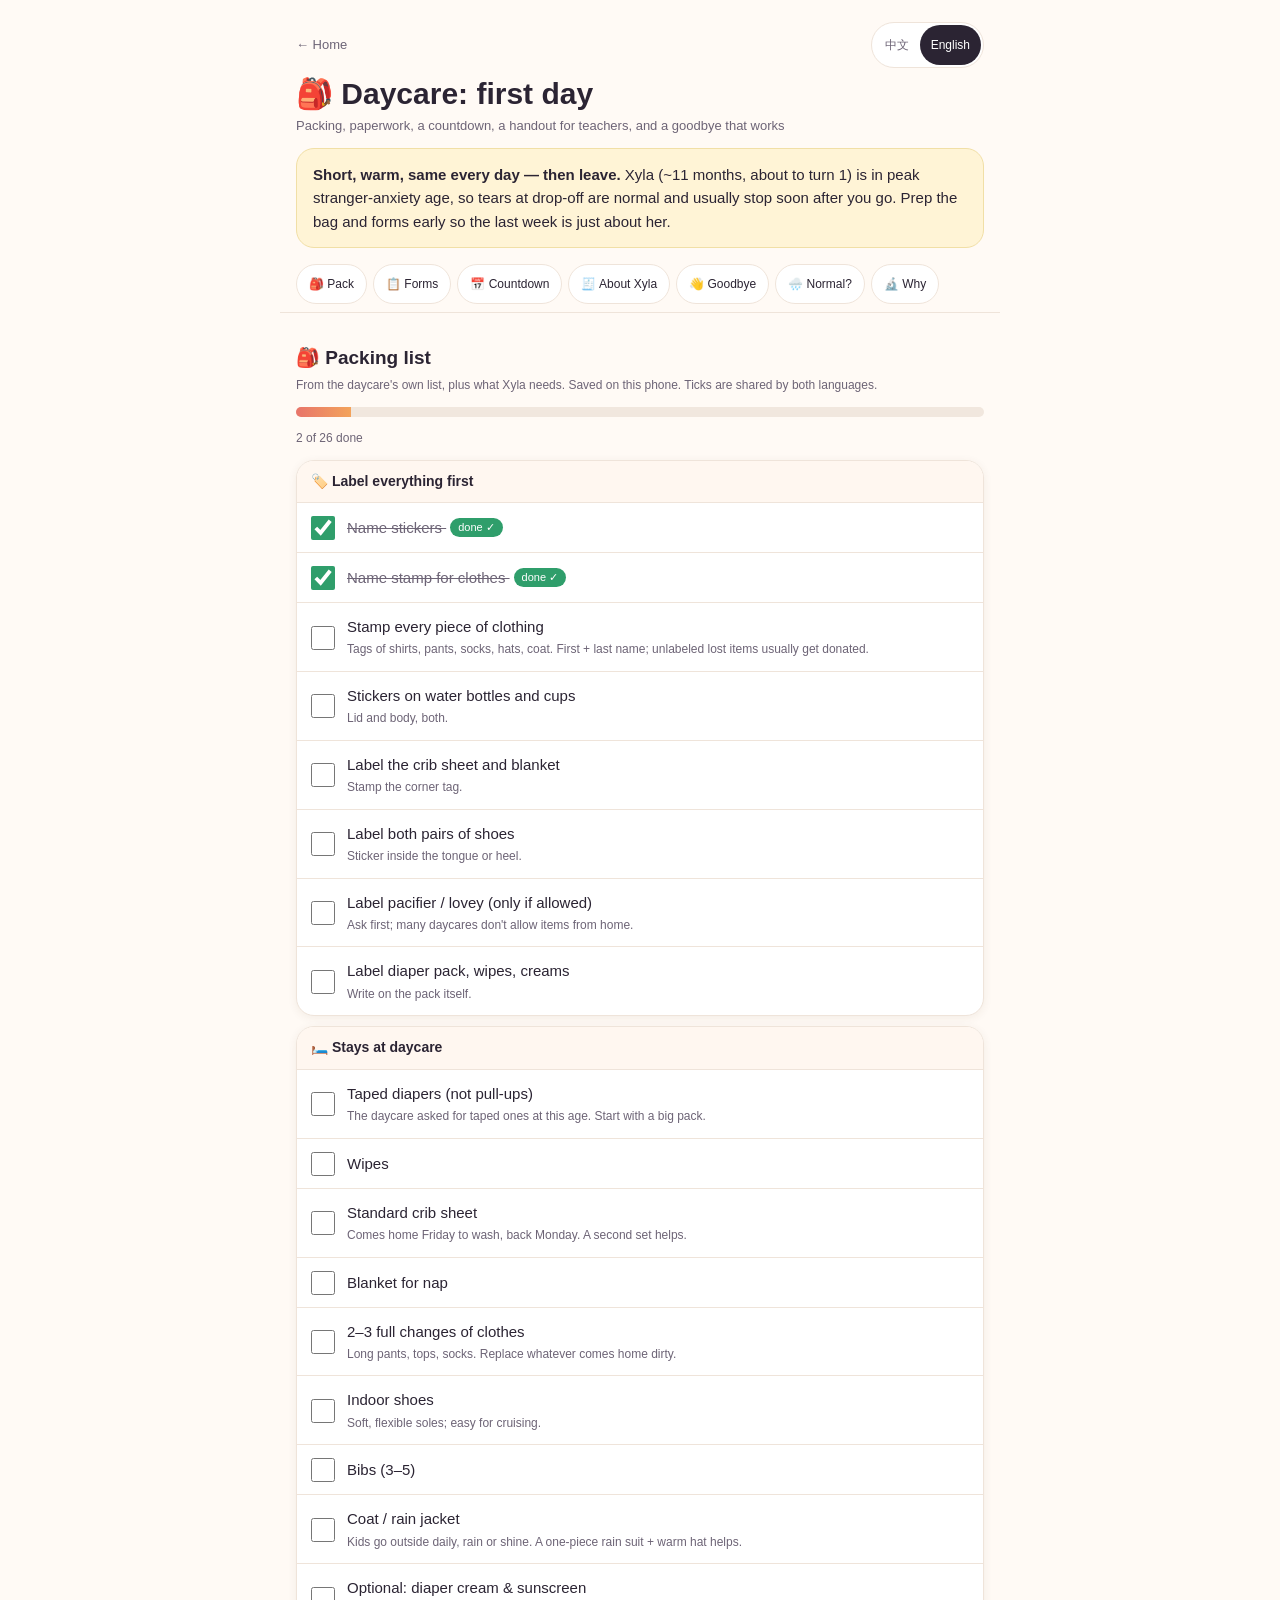
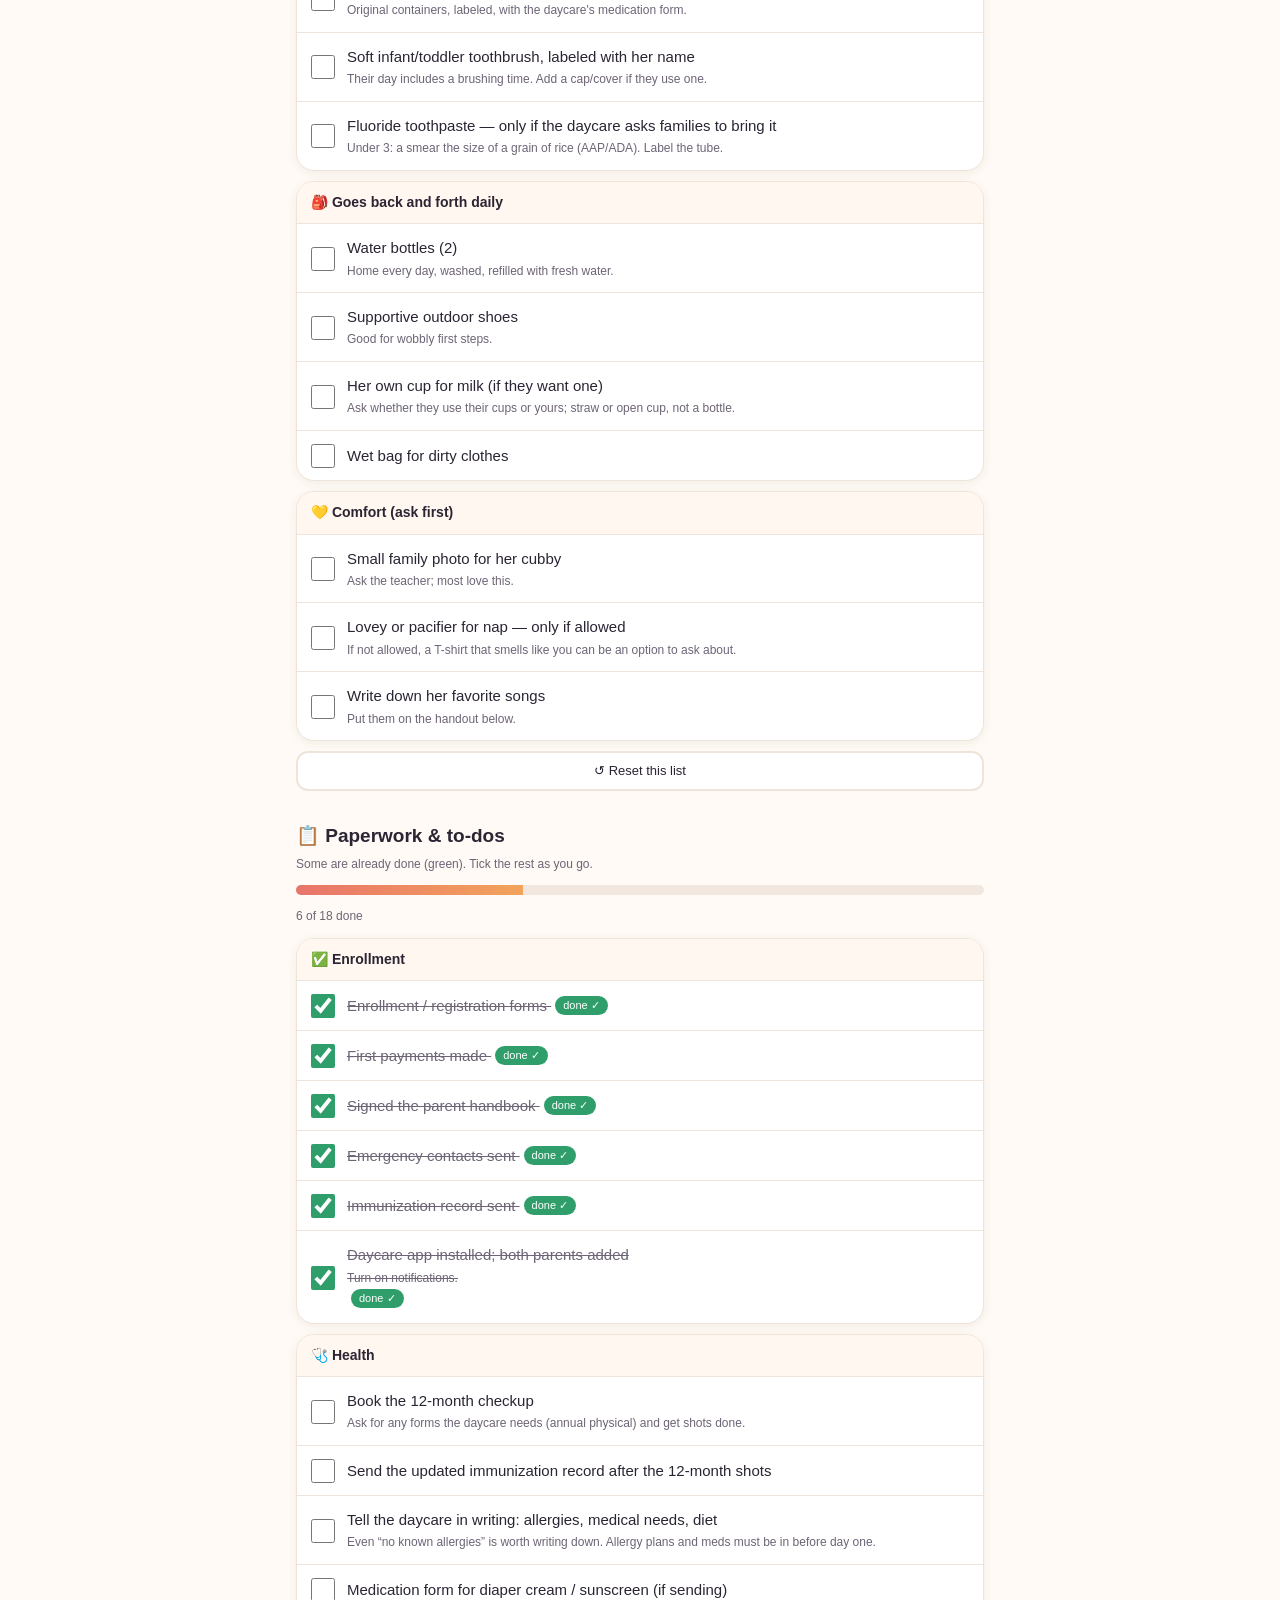
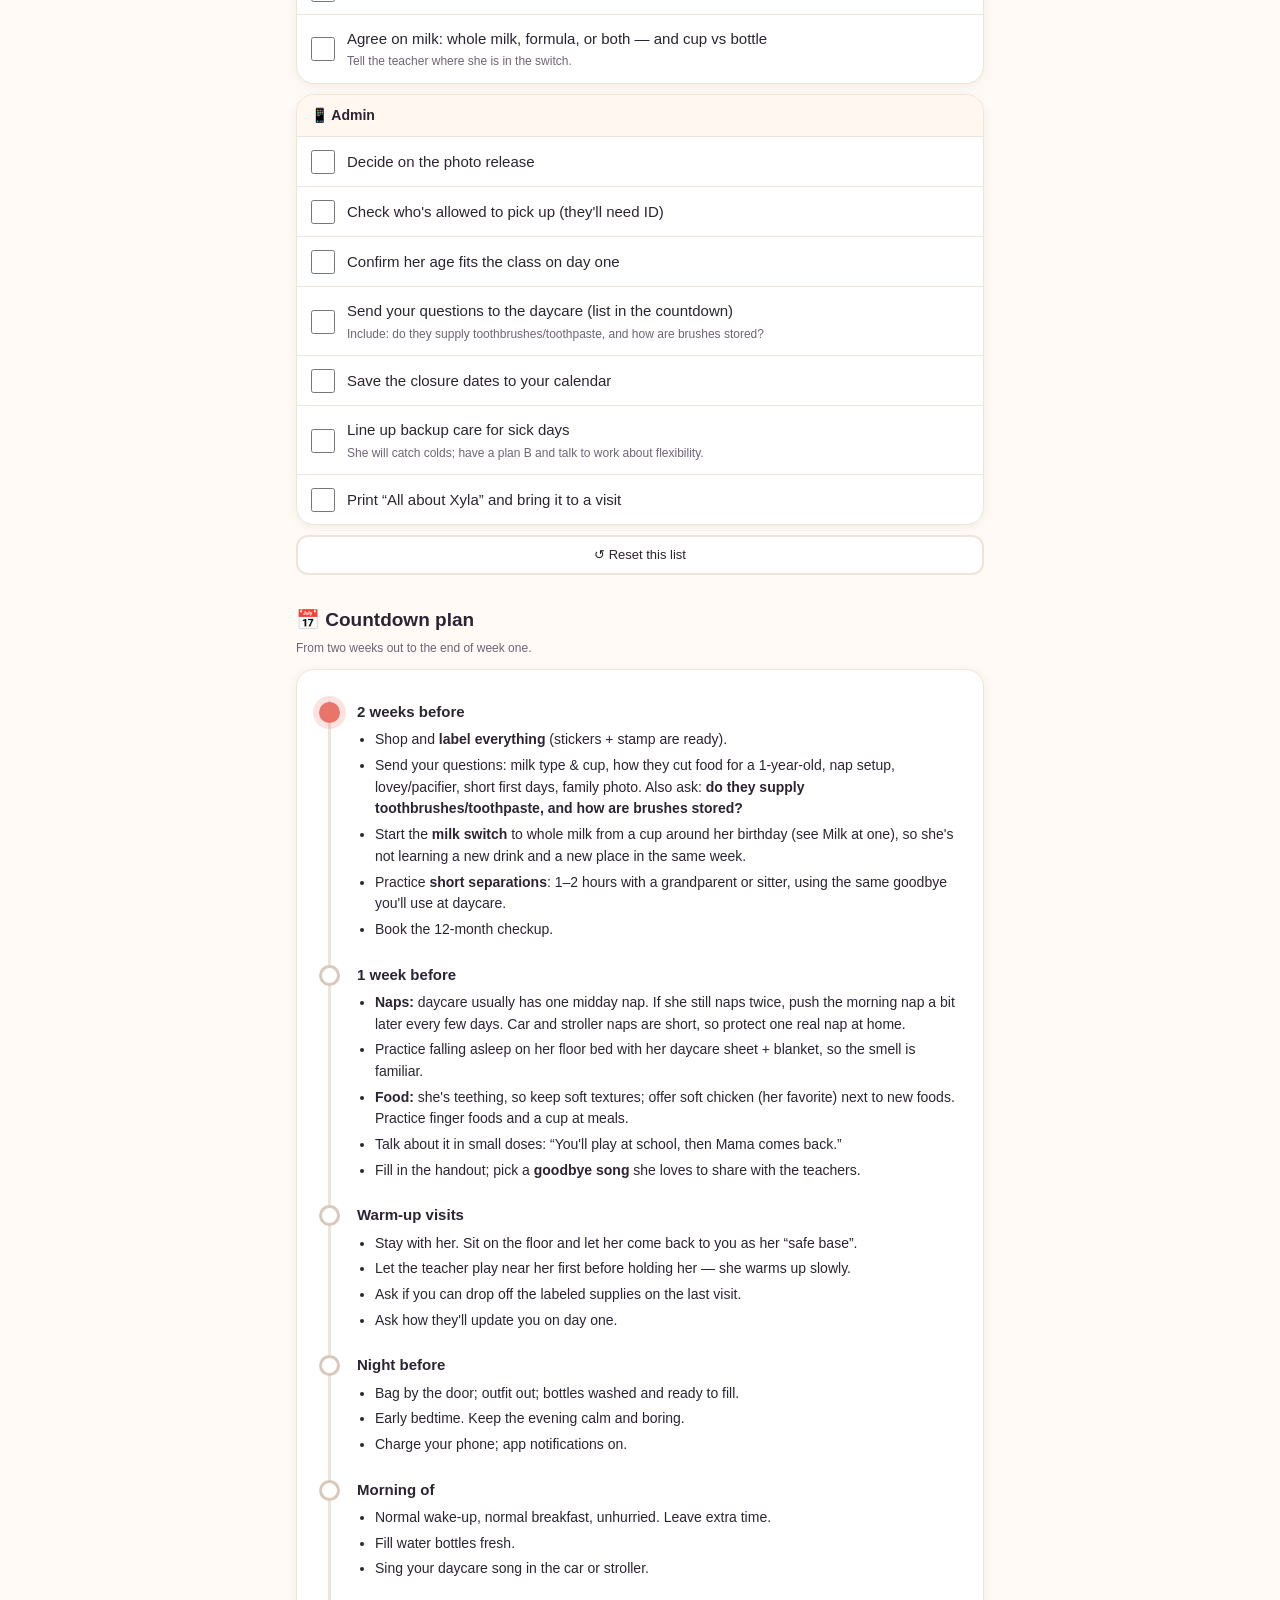
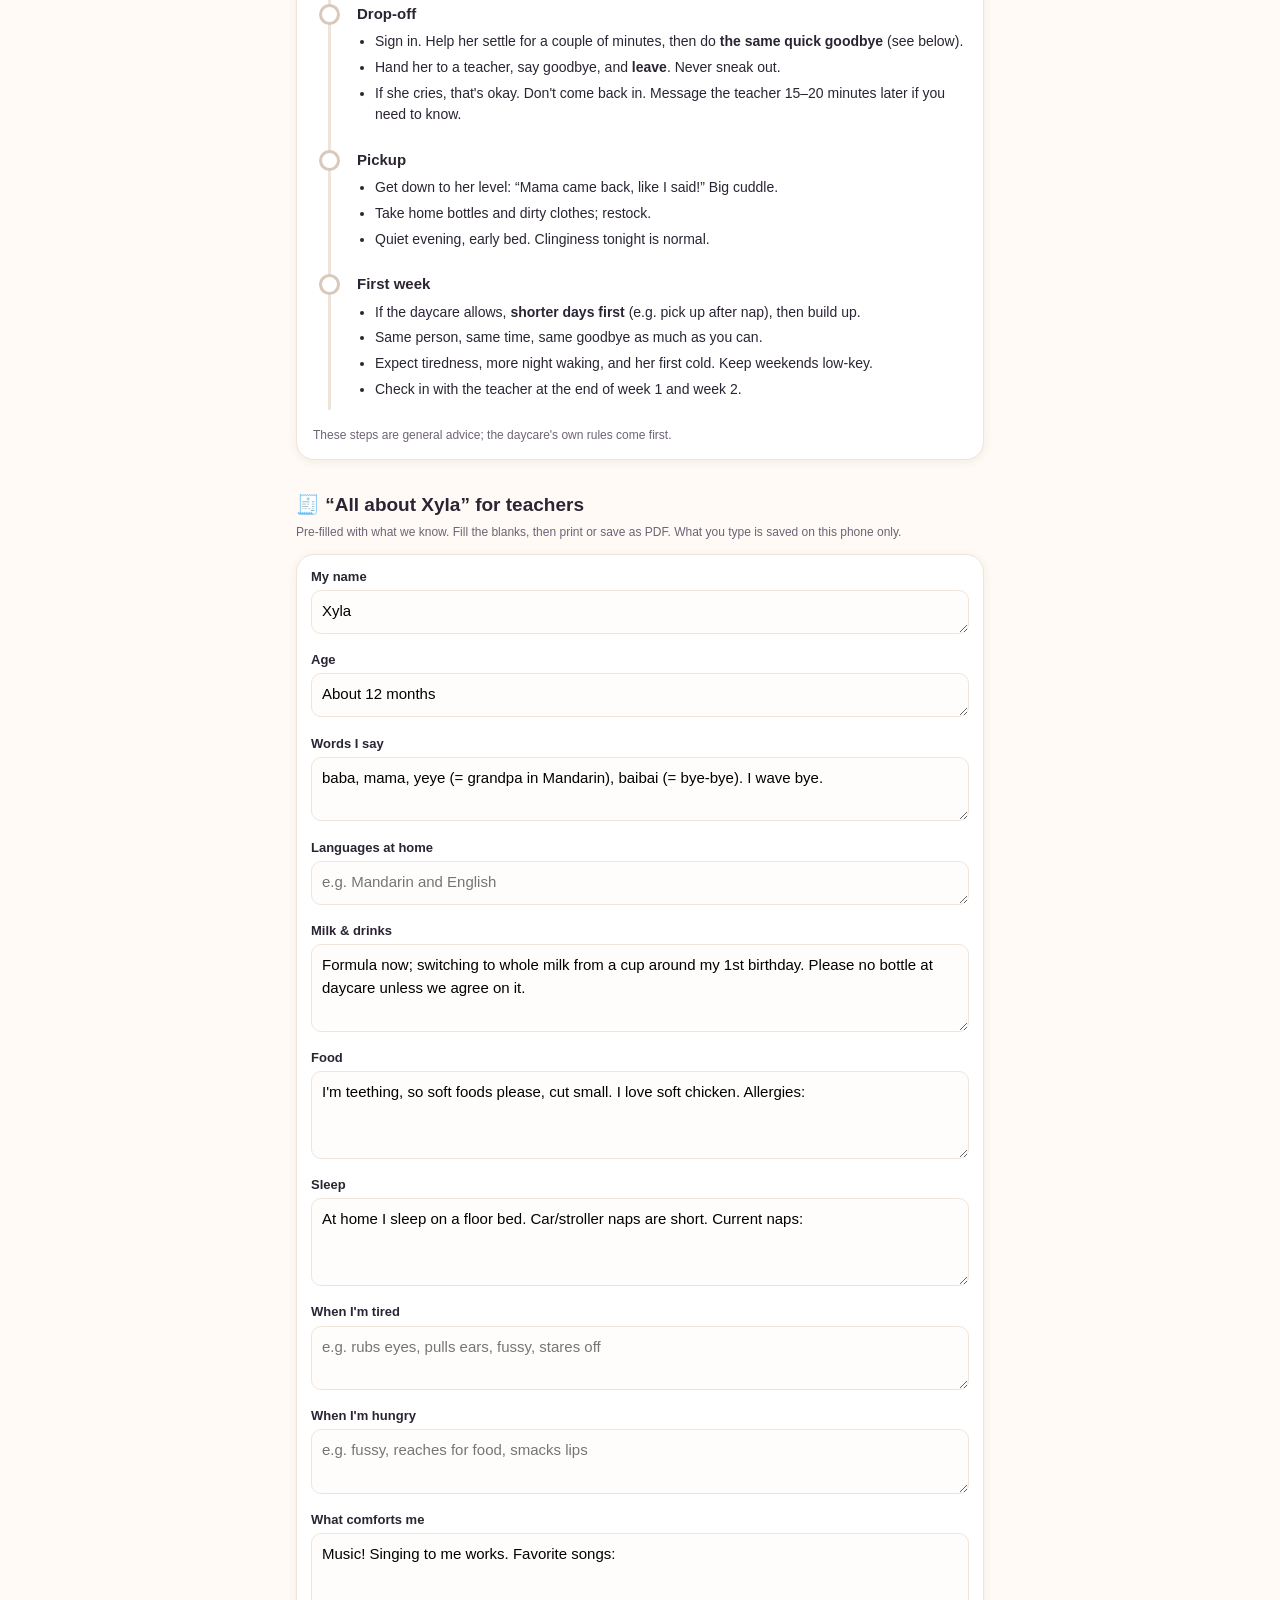
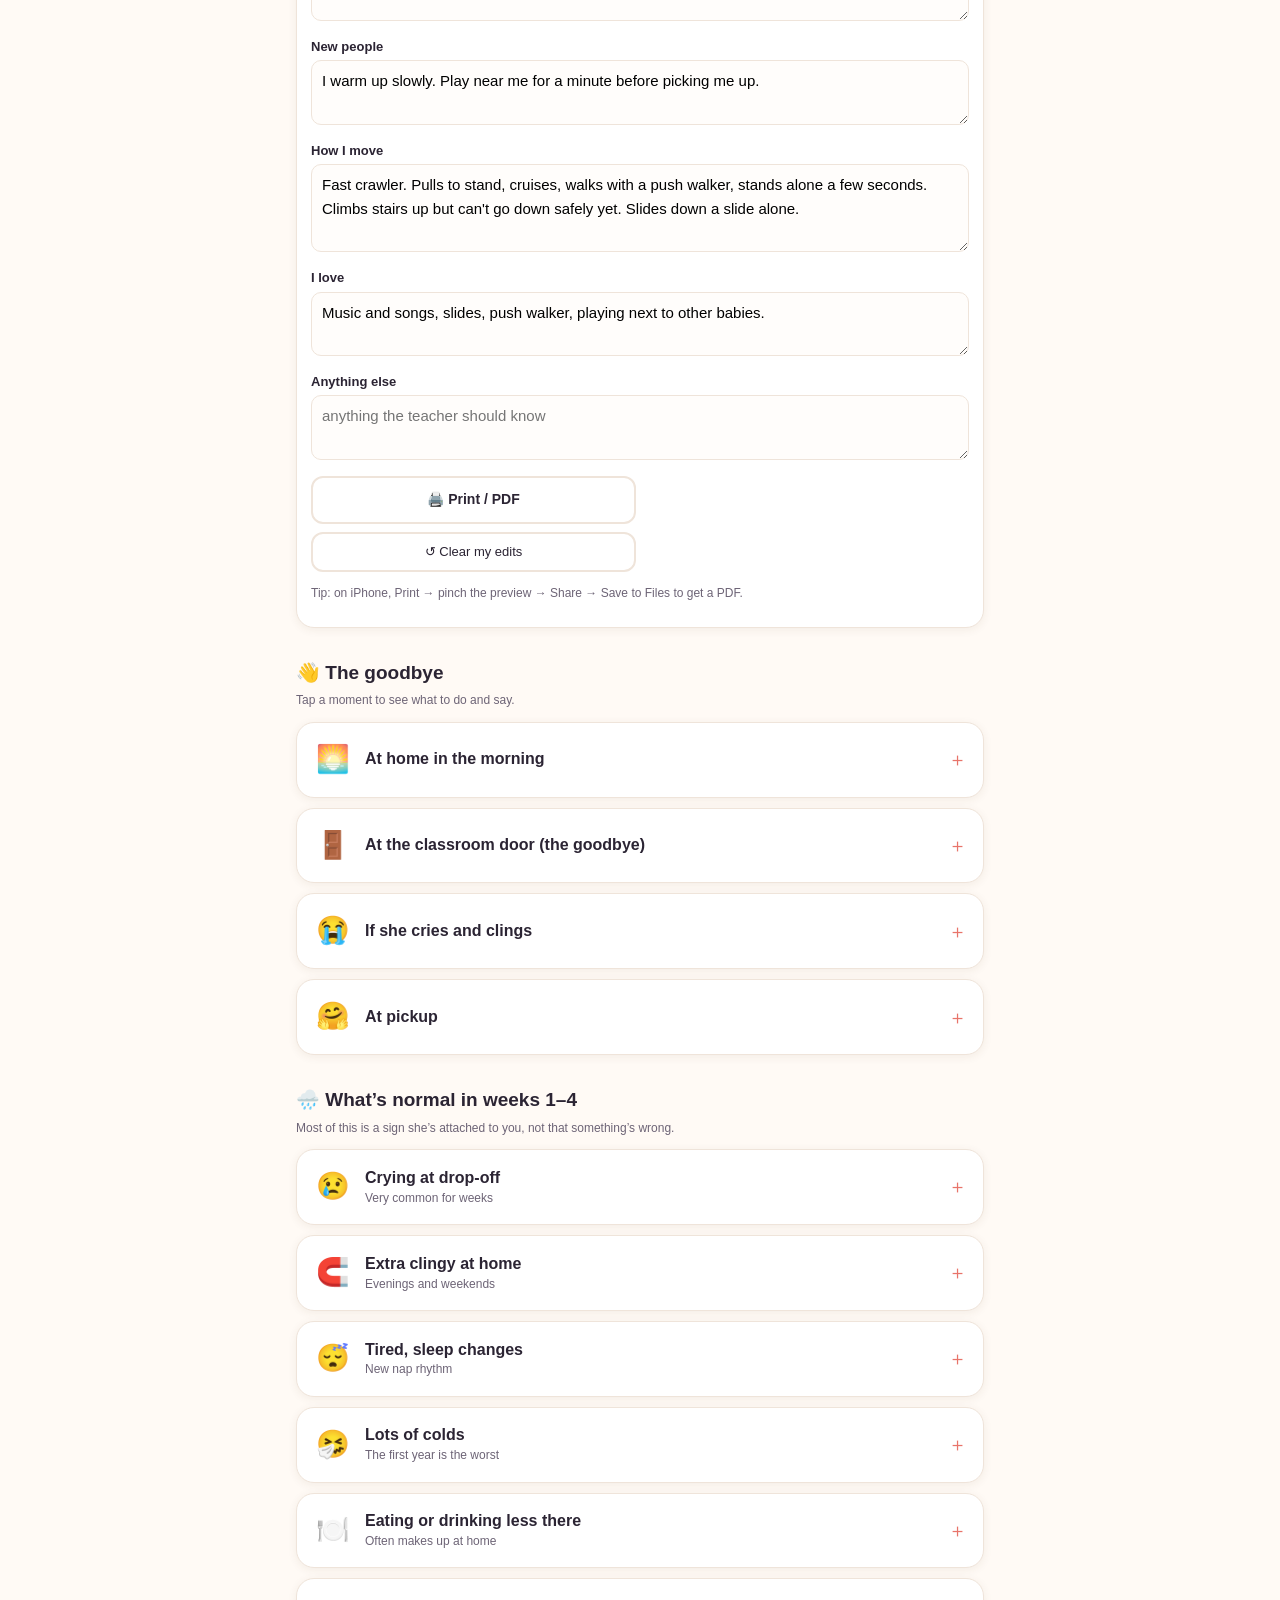
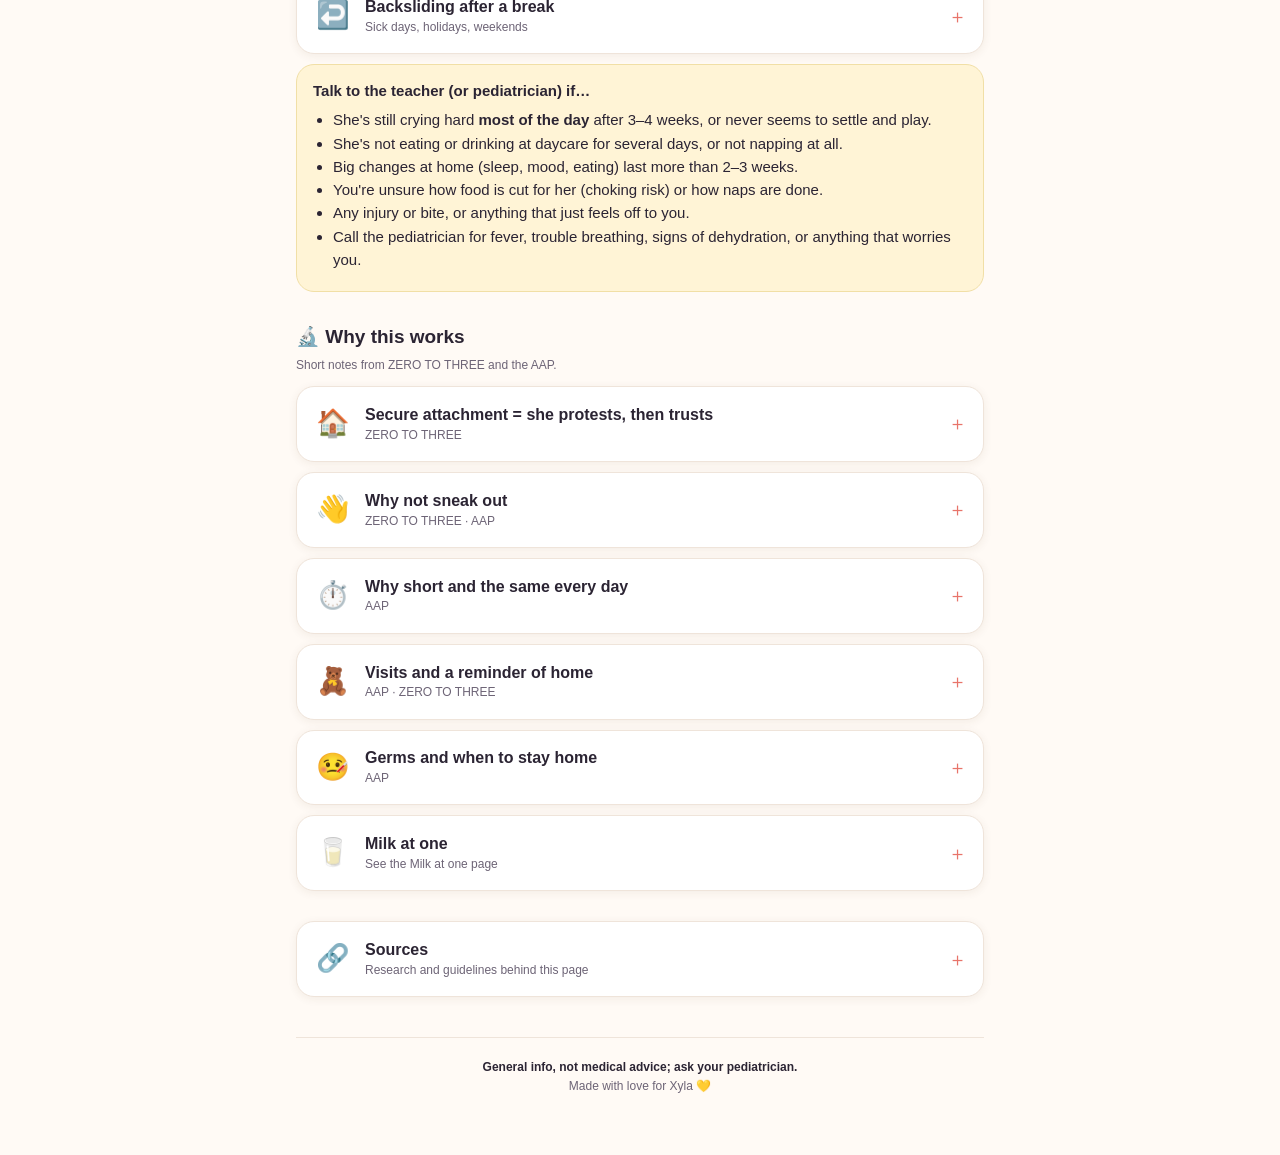
==== daycare-first-day.html @ 672a73fb "Weeks 7–8: parent-sourced plays (XHS/IG): red-goes-with-red color matching, posting box, ball drop, " ====
<!doctype html>
<html lang="en">
<head>
<meta charset="utf-8">
<meta name="viewport" content="width=device-width, initial-scale=1, viewport-fit=cover">
<meta name="robots" content="noindex, nofollow">
<meta name="theme-color" content="#fffaf5">
<title>Xyla Weekly</title>
<link rel="icon" href="data:image/svg+xml,<svg xmlns='http://www.w3.org/2000/svg' viewBox='0 0 100 100'><text y='.9em' font-size='90'>🧸</text></svg>">
<link rel="stylesheet" href="assets/style.css?v=202611040903">
</head>
<body data-topic="daycare-first-day">
<main class="wrap" id="app"><p style="padding:20px">Loading… 加载中…</p></main>
<noscript><p style="padding:20px">Please turn on JavaScript to see this page. 请打开 JavaScript 以查看此页面。</p></noscript>
<script src="assets/app.js?v=202611040903" defer></script>
</body>
</html>
---- assets/style.css ----
:root{
  --bg:#fffaf5;--card:#fff;--ink:#2b2433;--soft:#6d6476;--line:#efe4da;
  --accent:#e8746a;--accent2:#5b8def;--good:#2f9e6b;--bad:#d9534f;--warn:#fff4d6;
  --r:18px;--shadow:0 2px 10px rgba(80,50,30,.07);
  --font:-apple-system,BlinkMacSystemFont,"Segoe UI",Roboto,"Helvetica Neue",Arial,"PingFang SC","Hiragino Sans GB","Noto Sans SC","Noto Sans CJK SC","Microsoft YaHei","Source Han Sans SC",sans-serif;
  --secure:#7c6cf0;--curious:#f0a020;--kind:#e66b9a;--brave:#e5603b;--selfled:#2a9d8f;--healthy:#4caf50;
}
*{box-sizing:border-box}
html{scroll-behavior:smooth;-webkit-text-size-adjust:100%}
body{margin:0;background:var(--bg);color:var(--ink);font-family:var(--font);font-size:15px;line-height:1.55}
a{color:var(--accent2)}
.wrap{max-width:720px;margin:0 auto;padding:0 16px 40px}
header.hero{padding:22px 0 8px}
.hero .back{font-size:13px;text-decoration:none;color:var(--soft)}
.hero h1{font-size:25px;line-height:1.2;margin:8px 0 4px}
.hero .sub{color:var(--soft);font-size:13px;margin:0}
.chips{display:flex;flex-wrap:wrap;gap:6px;margin:12px 0 0;padding:0;list-style:none}
.chips li{background:#fff;border:1px solid var(--line);border-radius:999px;padding:4px 10px;font-size:12px}
nav.jump{position:sticky;top:0;z-index:5;background:rgba(255,250,245,.95);backdrop-filter:blur(6px);margin:0 -16px;padding:8px 16px;display:flex;gap:6px;overflow-x:auto;scrollbar-width:none;border-bottom:1px solid var(--line)}
nav.jump::-webkit-scrollbar{display:none}
nav.jump a{flex:0 0 auto;text-decoration:none;color:var(--ink);background:#fff;border:1px solid var(--line);border-radius:999px;padding:6px 12px;font-size:12px;white-space:nowrap}
section{margin-top:30px;scroll-margin-top:60px}
h2{font-size:19px;margin:0 0 4px}
.hint{color:var(--soft);font-size:12px;margin:0 0 12px}
.card{background:var(--card);border-radius:var(--r);box-shadow:var(--shadow);border:1px solid var(--line);margin:10px 0;overflow:hidden}
details.card>summary{list-style:none;cursor:pointer;padding:16px 16px;display:flex;gap:12px;align-items:center;min-height:56px}
details.card>summary::-webkit-details-marker{display:none}
details.card>summary .ico{font-size:27px;flex:0 0 auto;width:40px;text-align:center}
details.card>summary .t{flex:1;font-weight:650;font-size:16px;line-height:1.3}
details.card>summary .t small{display:block;font-weight:400;color:var(--soft);font-size:12px;margin-top:2px}
details.card>summary::after{content:"＋";font-size:19px;color:var(--accent);flex:0 0 auto;transition:transform .2s}
details.card[open]>summary::after{transform:rotate(45deg)}
details.card .body{padding:0 16px 16px}
details.card .body ul{padding-left:20px;margin:6px 0}
details.card .body li{margin:4px 0}
.big3 details.card>summary{min-height:72px;padding:18px 16px}
.big3 details.card>summary .num{background:var(--accent);color:#fff;border-radius:50%;width:30px;height:30px;display:grid;place-items:center;font-weight:700;flex:0 0 auto;font-size:14px}
.big3 details.card>summary .t{font-size:17px}
.lines{list-style:none;padding:0!important;margin:4px 0 12px!important}
.lines li{padding:8px 0 8px 28px;position:relative;border-bottom:1px dashed var(--line)}
.lines li:last-child{border-bottom:0}
.lines li::before{content:"👉";position:absolute;left:0;top:8px;font-size:14px}
.yt{position:relative;display:block;width:100%;aspect-ratio:16/9;border:0;padding:0;border-radius:14px;overflow:hidden;background:#000 center/cover no-repeat;cursor:pointer;margin-top:8px}
.yt::before{content:"";position:absolute;inset:0;background:linear-gradient(transparent 45%,rgba(0,0,0,.75))}
.yt .play{position:absolute;left:50%;top:38%;transform:translate(-50%,-50%);width:64px;height:46px;border-radius:12px;background:#f00;display:grid;place-items:center}
.yt .play::after{content:"";border-style:solid;border-width:10px 0 10px 17px;border-color:transparent transparent transparent #fff;margin-left:4px}
.yt .cap{position:absolute;left:12px;right:12px;bottom:10px;color:#fff;text-align:left;font-size:12px;line-height:1.3;font-family:var(--font)}
.yt .cap b{display:block;font-size:13px;display:-webkit-box;-webkit-line-clamp:2;-webkit-box-orient:vertical;overflow:hidden}
.yt iframe{position:absolute;inset:0;width:100%;height:100%;border:0}
.ytlink{display:inline-block;font-size:12px;margin-top:4px;color:var(--soft)}
.tags{display:flex;flex-wrap:wrap;gap:5px;margin:6px 0}
.tag{font-size:11px;font-weight:600;color:#fff;border-radius:999px;padding:2px 9px;border:0}
.tag.Secure{background:var(--secure)}.tag.Curious{background:var(--curious)}.tag.Kind{background:var(--kind)}.tag.Brave{background:var(--brave)}.tag.Self-led{background:var(--selfled)}.tag.Healthy{background:var(--healthy)}
/* checklist */
.progress{height:10px;background:#f1e7de;border-radius:99px;overflow:hidden;margin:8px 0 4px}
.progress>i{display:block;height:100%;background:linear-gradient(90deg,var(--accent),#f3a35b);width:0;transition:width .3s}
.check{display:flex;gap:12px;align-items:flex-start;padding:12px 14px;border-bottom:1px solid var(--line);cursor:pointer}
.check:last-child{border-bottom:0}
.check input{width:24px;height:24px;flex:0 0 auto;accent-color:var(--good);margin:1px 0 0}
.check.done span{color:var(--soft);text-decoration:line-through}
.days{display:flex;gap:4px;flex-wrap:wrap;margin:8px 0}
.day{width:30px;height:30px;border-radius:8px;display:grid;place-items:center;font-size:11px;background:#f1e7de;color:var(--soft)}
.day.today{outline:2px solid var(--accent)}
.tabs{display:flex;gap:6px;margin:8px 0}
.tabs button{flex:1;padding:10px;border-radius:12px;border:1px solid var(--line);background:#fff;font:inherit;font-size:13px;cursor:pointer}
.tabs button[aria-selected=true]{background:var(--ink);color:#fff;border-color:var(--ink)}
/* quiz */
.qgrid{display:grid;gap:10px}
.q{background:#fff;border:1px solid var(--line);border-radius:var(--r);box-shadow:var(--shadow);padding:16px}
.q .qq{font-weight:650;font-size:16px;margin-bottom:10px}
.q .btns{display:flex;gap:8px}
.q .btns button{flex:1;padding:12px;border-radius:12px;border:2px solid var(--line);background:#fff;font:inherit;font-weight:650;cursor:pointer}
.q .ans{display:none;margin-top:10px;padding:10px 12px;border-radius:12px}
.q.flipped .ans{display:block}
.q.flipped .btns{display:none}
.q.right .ans{background:#e9f7ef}.q.wrong .ans{background:#fdecea}
.q .verdict{font-weight:800;font-size:16px}
.score{font-weight:700}
/* lucky */
.lucky-btn{width:100%;padding:18px;border:0;border-radius:var(--r);background:linear-gradient(135deg,#f6a35b,var(--accent));color:#fff;font:inherit;font-size:18px;font-weight:750;cursor:pointer;box-shadow:var(--shadow)}
.lucky-btn:active{transform:scale(.98)}
.lucky-out{min-height:20px}
.lucky-card{background:#fff;border:2px solid var(--accent);border-radius:var(--r);padding:16px;margin-top:10px;animation:pop .3s}
.lucky-card h3{margin:0 0 4px;font-size:18px}
@keyframes pop{from{transform:scale(.95);opacity:0}to{transform:none;opacity:1}}
.filters{display:flex;flex-wrap:wrap;gap:6px;margin:10px 0}
.filters button{font:inherit;font-size:12px;padding:6px 11px;border-radius:999px;border:1px solid var(--line);background:#fff;cursor:pointer}
.filters button[aria-pressed=true]{background:var(--ink);color:#fff}
.play{padding:12px 14px;border-bottom:1px solid var(--line)}
.play:last-child{border-bottom:0}
.play b{display:block}
.play p{margin:2px 0;color:var(--soft);font-size:13px}
/* scripts */
.say{display:block;background:#fff4ec;border-left:4px solid var(--accent);border-radius:8px;padding:8px 12px;margin:6px 0;font-size:17px;font-weight:600}
.step{display:flex;gap:10px;margin:8px 0;align-items:flex-start}
.step .n{flex:0 0 26px;height:26px;border-radius:50%;background:var(--ink);color:#fff;display:grid;place-items:center;font-size:12px;font-weight:700;margin-top:2px}
.step .c{flex:1}
/* timeline */
.tl{list-style:none;padding:0;margin:10px 0;position:relative}
.tl::before{content:"";position:absolute;left:15px;top:6px;bottom:6px;width:3px;background:var(--line);border-radius:3px}
.tl li{position:relative;padding:6px 0 14px 44px}
.tl li .dot{position:absolute;left:6px;top:8px;width:21px;height:21px;border-radius:50%;background:#fff;border:3px solid #d8c9bb}
.tl li.past .dot{background:var(--good);border-color:var(--good)}
.tl li.now .dot{background:var(--accent);border-color:var(--accent);box-shadow:0 0 0 6px rgba(232,116,106,.2)}
.tl li b{display:block}
.tl li span{color:var(--soft);font-size:13px}
.here{display:inline-block;background:var(--accent);color:#fff;font-size:11px;font-weight:700;border-radius:999px;padding:1px 8px;margin-left:6px;vertical-align:2px}
.ruler{position:relative;height:44px;margin:16px 4px 4px}
.ruler .bar{position:absolute;top:14px;height:12px;border-radius:99px;background:linear-gradient(90deg,#cfe8d9,#9fd3b5,#cfe8d9)}
.ruler .mark{position:absolute;top:4px;width:3px;height:32px;background:var(--accent);border-radius:2px}
.ruler .lab{position:absolute;top:30px;font-size:11px;color:var(--soft);transform:translateX(-50%)}
.callout{background:var(--warn);border-radius:var(--r);padding:14px 16px;border:1px solid #f1dfa6}
.callout ul{margin:6px 0;padding-left:20px}
.small{font-size:12px;color:var(--soft)}
.weeks a.card{display:flex;gap:14px;align-items:center;padding:16px;text-decoration:none;color:inherit}
.weeks a.card .e{font-size:32px}
.weeks a.card b{font-size:17px;display:block}
.weeks a.card span{color:var(--soft);font-size:12px}
.weeks a.card.current{border:2px solid var(--accent)}
.badge{display:inline-block;background:var(--accent);color:#fff;font-size:11px;border-radius:999px;padding:1px 8px;margin-left:4px;vertical-align:2px}
footer{margin-top:40px;padding:20px 0;border-top:1px solid var(--line);color:var(--soft);font-size:12px;text-align:center}
footer strong{color:var(--ink)}
button:focus-visible,a:focus-visible,summary:focus-visible{outline:3px solid var(--accent2);outline-offset:2px}
.sources li{font-size:12px;margin:4px 0}
@media (min-width:640px){.qgrid{grid-template-columns:1fr 1fr}.hero h1{font-size:30px}}
@media (prefers-reduced-motion:reduce){*{animation:none!important;transition:none!important}html{scroll-behavior:auto}}
.weeks a.card span.badge{color:#fff;font-size:11px}
.toprow{display:flex;justify-content:space-between;align-items:center;gap:8px}
.lang{display:inline-flex;border:1px solid var(--line);border-radius:999px;background:#fff;padding:2px;flex:0 0 auto}
.lang button{font:inherit;font-size:12px;border:0;background:transparent;border-radius:999px;padding:5px 11px;cursor:pointer;color:var(--soft)}
.lang button[aria-pressed=true]{background:var(--ink);color:#fff}
.lang.big{display:flex;width:100%;padding:4px}
.lang.big button{flex:1;font-size:16px;padding:12px;font-weight:650}
.score .reset{margin-left:8px;font:inherit;font-size:12px;border:1px solid var(--line);background:#fff;border-radius:99px;padding:4px 10px;cursor:pointer}
:lang(zh-Hans) body,html:lang(zh-Hans){line-height:1.6}
.toprow.end{justify-content:flex-end}

/* tap targets >= 40px */
.lang button,.filters button,.tabs button,.q .btns button,.score .reset,nav.jump a{min-height:40px;display:inline-flex;align-items:center;justify-content:center}
.check{min-height:44px;align-items:center}
.lang{padding:2px}
/* phone title scale */
@media (max-width:600px){
  .hero h1{font-size:21px}
  h2{font-size:17px}
  .big3 details.card>summary .t{font-size:16px}
  details.card>summary .t{font-size:15px}
  .q .qq{font-size:15px}
  .say{font-size:15px}
  .lucky-btn{font-size:16px;padding:14px}
  .lucky-card h3{font-size:16px}
  .q .verdict{font-size:15px}
  .weeks a.card b{font-size:16px}
  details.card>summary .ico{font-size:26px}
}
/* topic pages */
.answer{margin-top:12px}
.pcard{padding:14px 16px}
.pintro{margin:0 0 8px;font-weight:600}
.ptip{background:#f3f8ff;border-radius:10px;padding:8px 10px;font-size:14px;margin:10px 0 0}
.tl.sched>li>ul{margin:4px 0 0;padding-left:18px}
.tl.sched li li{padding:2px 0;font-size:14px;color:var(--ink);list-style:disc}
.counter{padding:16px}
.cbig{text-align:center}
.cnum{font-size:32px;font-weight:800}
.csub{color:var(--soft);font-size:14px}
.cbar{position:relative;height:14px;background:#f1e7de;border-radius:99px;margin:12px 0 4px}
.cbar i{display:block;height:100%;border-radius:99px;background:var(--good);width:0;transition:width .3s}
.cbar .m{position:absolute;top:-4px;width:3px;height:22px;background:var(--soft);border-radius:2px}
.cbar .m.over{background:var(--bad)}
.cleg{text-align:center;margin:4px 0}
.cmsg{font-weight:650;text-align:center;margin:8px 0 12px;min-height:1.5em}
.cbtns{display:grid;grid-template-columns:repeat(3,1fr);gap:8px}
.cbtns button{font:inherit;font-weight:650;font-size:14px;min-height:48px;border-radius:12px;border:2px solid var(--line);background:#fff;cursor:pointer;padding:6px;color:var(--ink)}
.cbtns button:active{transform:scale(.97)}
.cbtns.sm{grid-template-columns:1fr 1fr;margin-top:8px}
.cbtns.sm button{min-height:40px;font-weight:500;font-size:13px}
.counter.z-msgHigh .cbar i{background:var(--curious)}
.counter.z-msgOver{border:2px solid var(--bad)}
.counter.z-msgOver .cbar i{background:var(--bad)}
.counter.z-msgOver .cmsg{color:var(--bad)}
@media (max-width:600px){.cnum{font-size:28px}}
.tl.sched li li b{display:inline}
.refs{font-size:13px;color:var(--soft);margin:10px 0 0;line-height:1.5}
.refs a{color:var(--accent2)}
/* guide pages: grouped checklists, handout form, print sheet */
.cgroup{padding:0}
.gtitle{margin:0;padding:10px 14px;font-weight:700;font-size:14px;background:#fff7f0;border-bottom:1px solid var(--line)}
.check span small{display:block;color:var(--soft);font-size:12px;margin-top:2px;text-decoration:none}
.check.done span small{text-decoration:none}
.badge.ok{background:var(--good);font-style:normal;text-decoration:none}
.check.done .badge.ok{text-decoration:none}
#pack>.cbtns.sm,#papers>.cbtns.sm{grid-template-columns:1fr}
.aform{padding:12px 14px}
.afield{display:block;margin:0 0 10px}
.afield b{display:block;font-size:13px;margin-bottom:3px}
.afield textarea{width:100%;box-sizing:border-box;font:inherit;font-size:15px;border:1px solid var(--line);border-radius:10px;padding:8px 10px;background:#fffdfb;resize:vertical;min-height:44px}
.aform .cbtns{grid-template-columns:1fr 1fr}
.psheet{display:none}
@media print{
  body{background:#fff}
  body.printing-about #app>*:not(#about),body.printing-about #about>*:not(.psheet),body.printing-about nav.jump{display:none!important}
  body.printing-about .psheet{display:block;color:#000;font-size:12pt}
  .psheet h2{font-size:18pt;margin:0 0 6pt}
  .psheet table{width:100%;border-collapse:collapse}
  .psheet th,.psheet td{border:1px solid #999;padding:6pt;vertical-align:top;text-align:left}
  .psheet th{width:30%;background:#f3f3f3}
  .psheet .blank{display:block;border-bottom:1px solid #999;height:16pt}
  .psheet .pfoot{font-size:9pt;color:#444}
}

.signimg{margin:8px 0}.signimg img{display:block;width:100%;max-width:360px;height:auto;border-radius:12px;border:1px solid var(--line)}.signimg figcaption{font-size:13px;color:var(--soft);margin-top:4px}
.mbtn{font:inherit;font-size:12px;border:1px solid var(--line);background:#fff;border-radius:999px;padding:4px 10px;margin-top:6px;cursor:pointer;color:var(--soft)}.mlist summary{cursor:pointer;padding:6px 0}
.notes{margin:6px 0 2px}.notes-panel{margin-top:6px}.notes textarea{width:100%;box-sizing:border-box;font:inherit;font-size:14px;border:1px solid var(--line);border-radius:10px;padding:8px;margin-top:6px}.notes-who{align-items:center;flex-wrap:wrap;gap:4px}.notes-who .small{margin-right:4px}
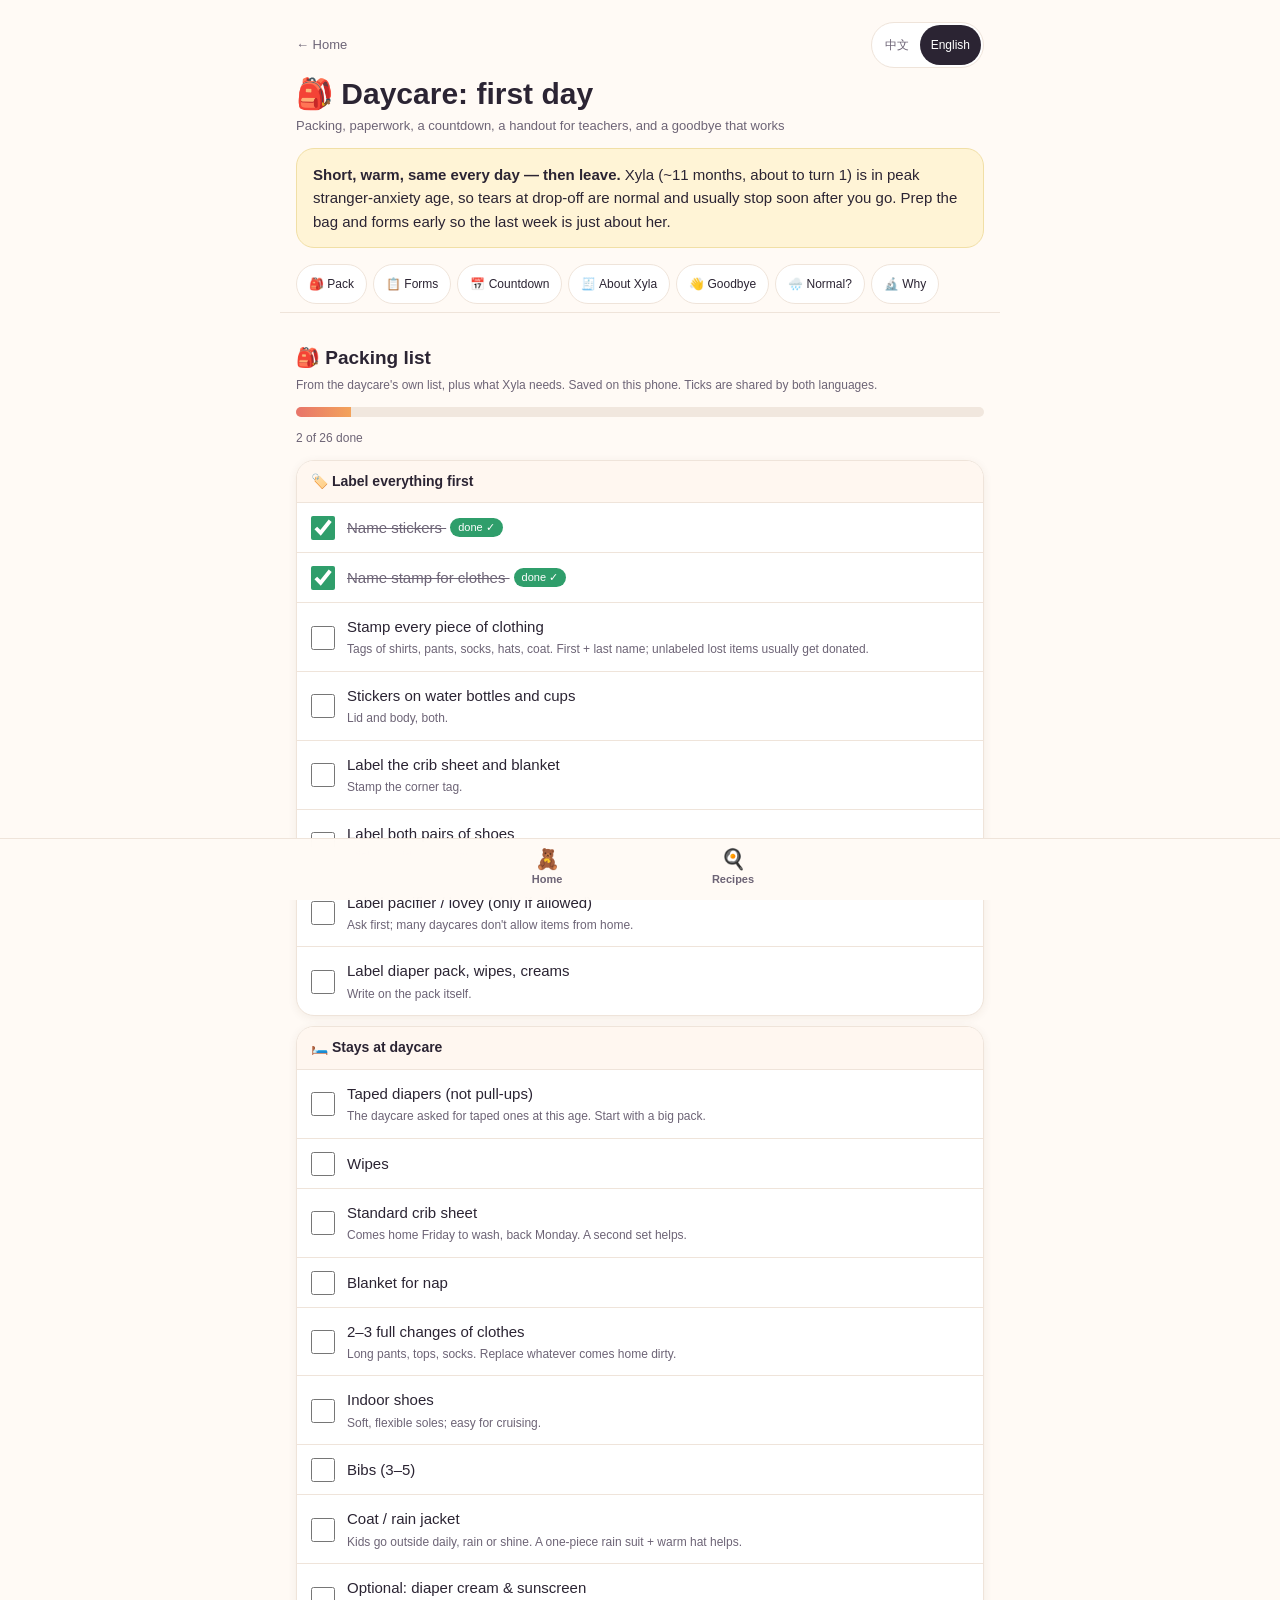
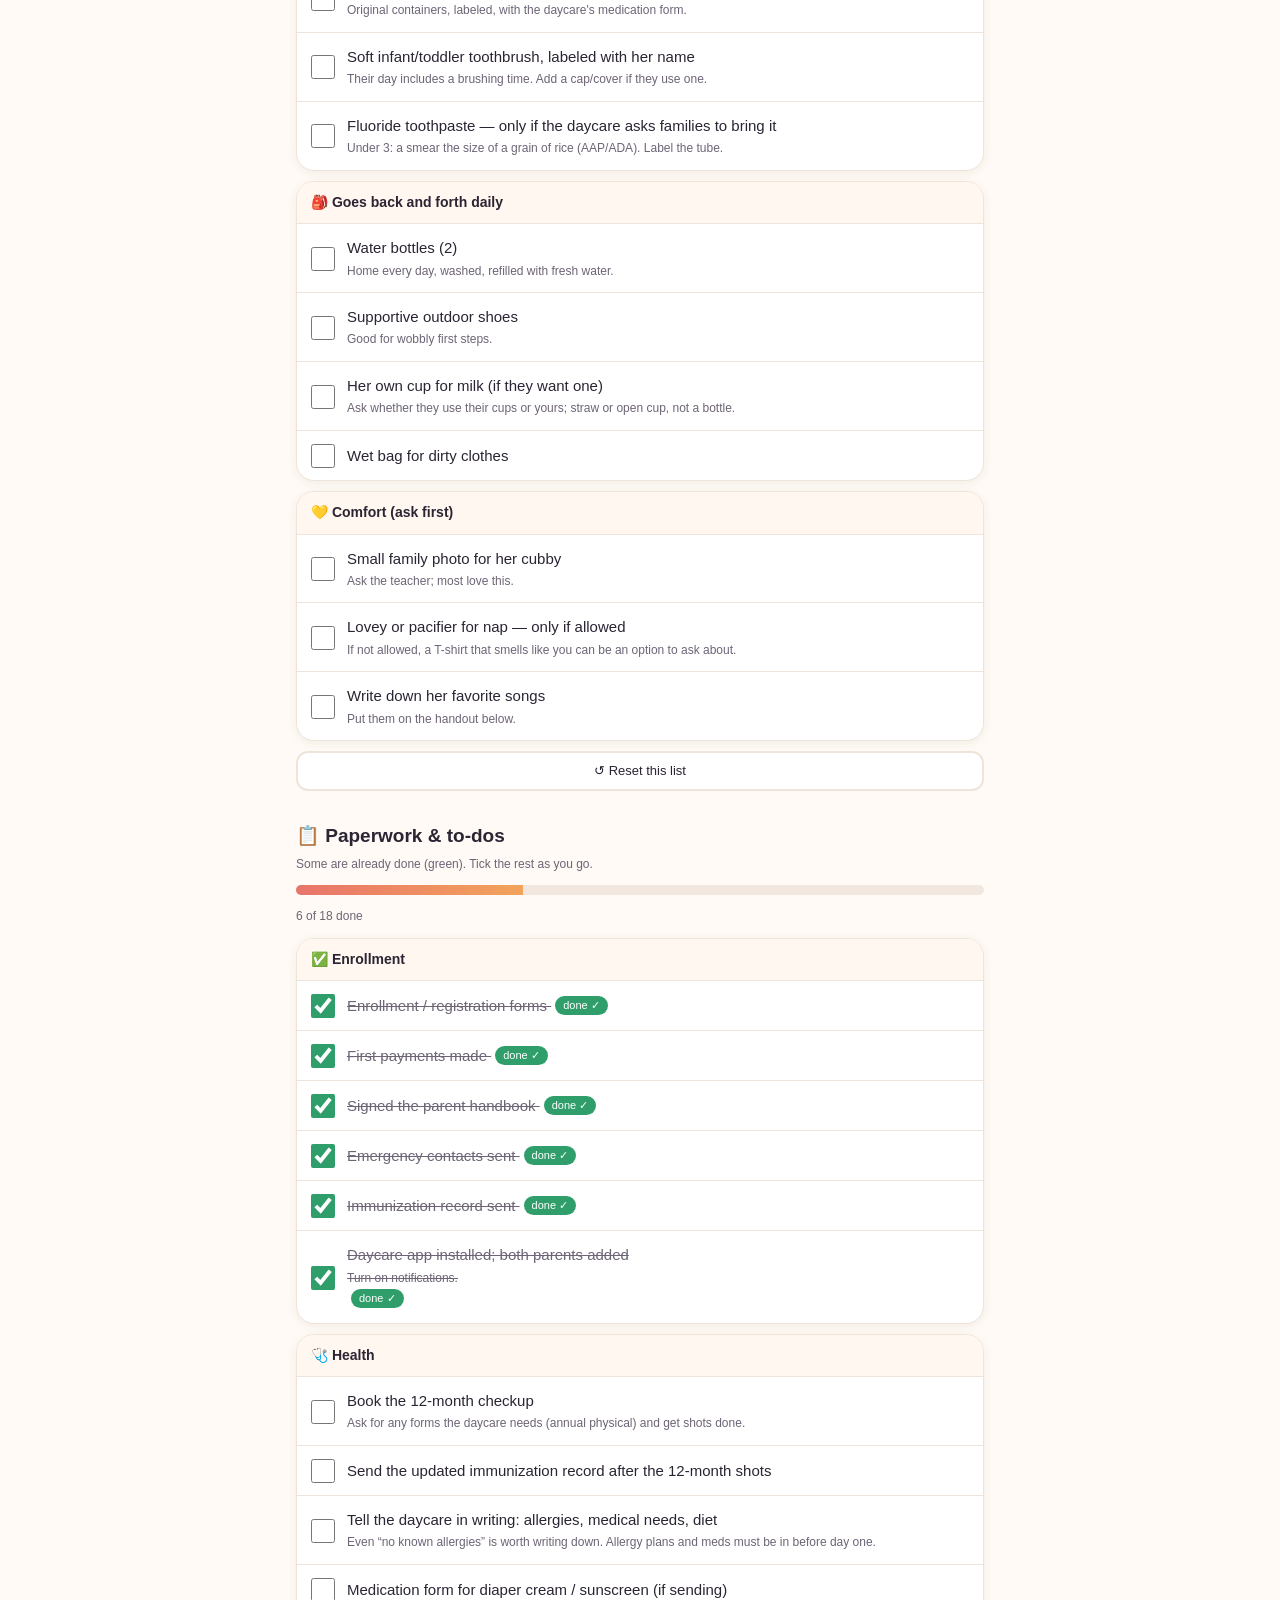
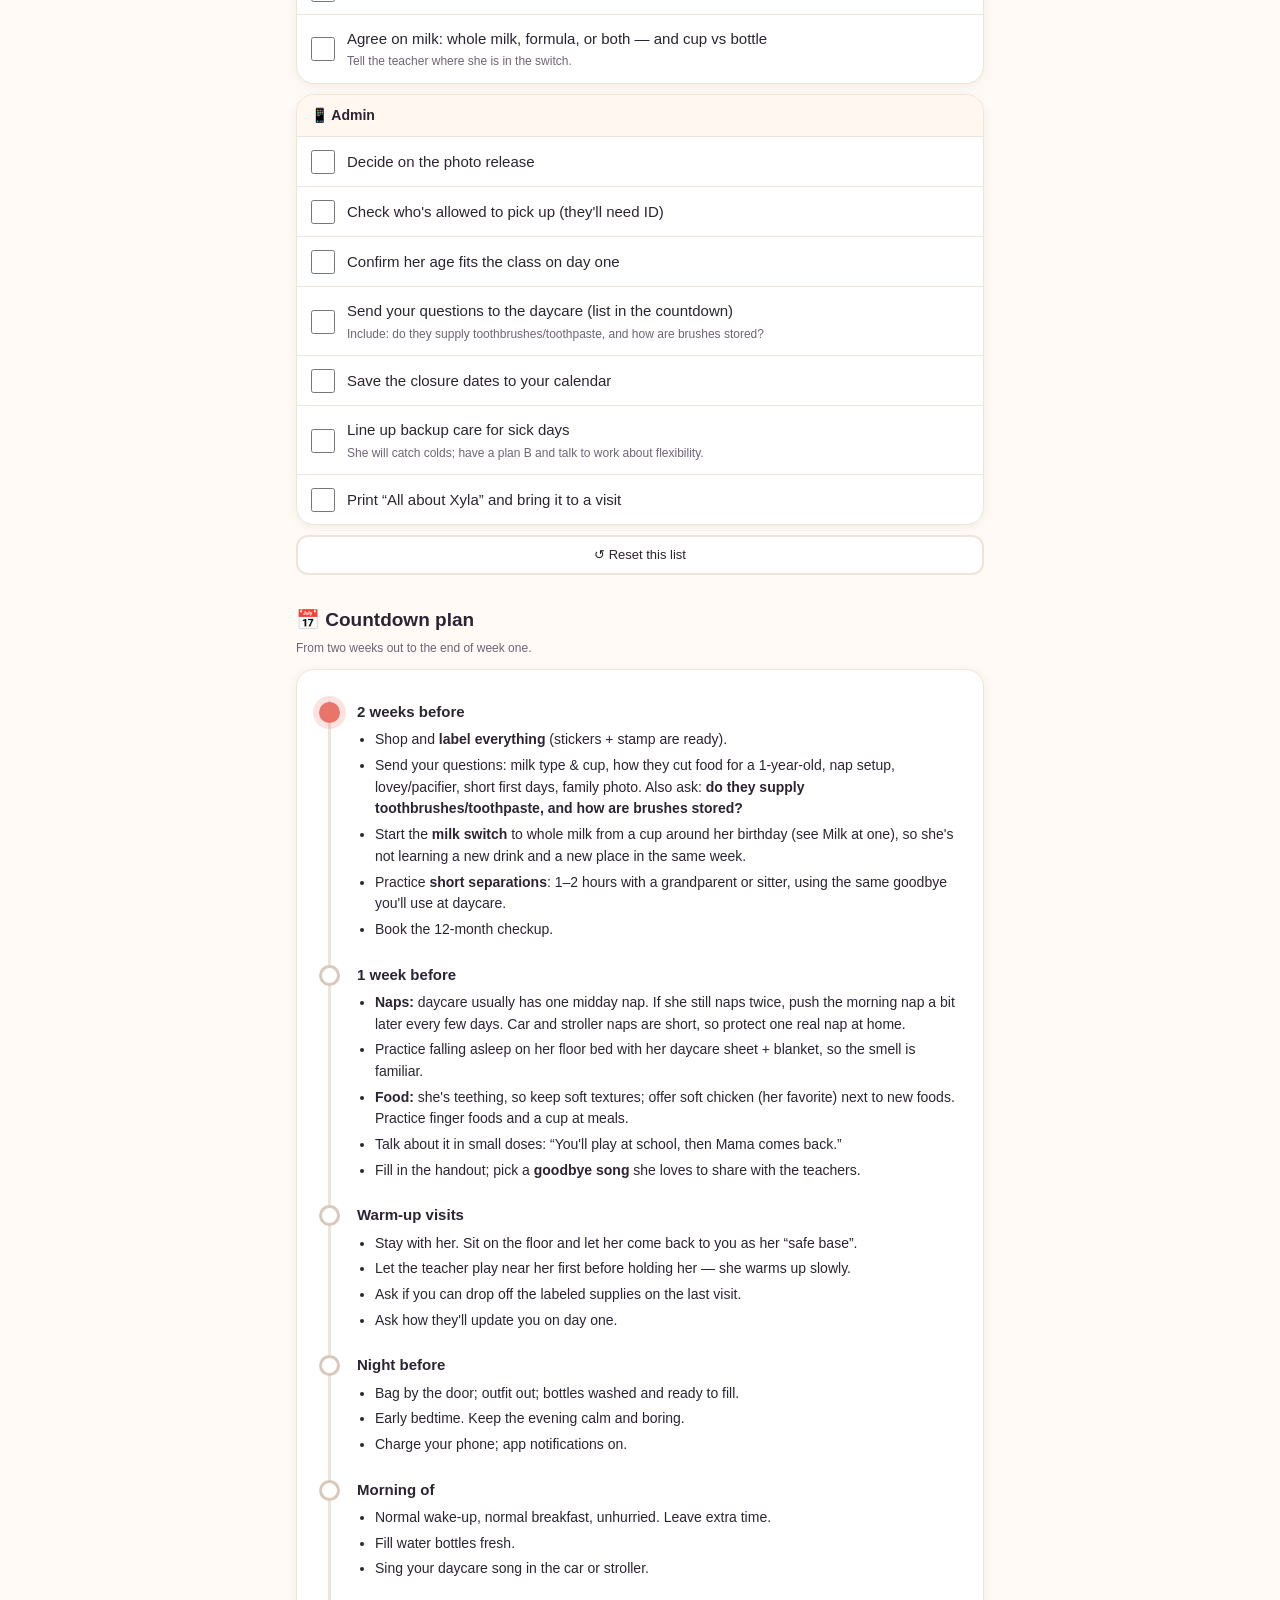
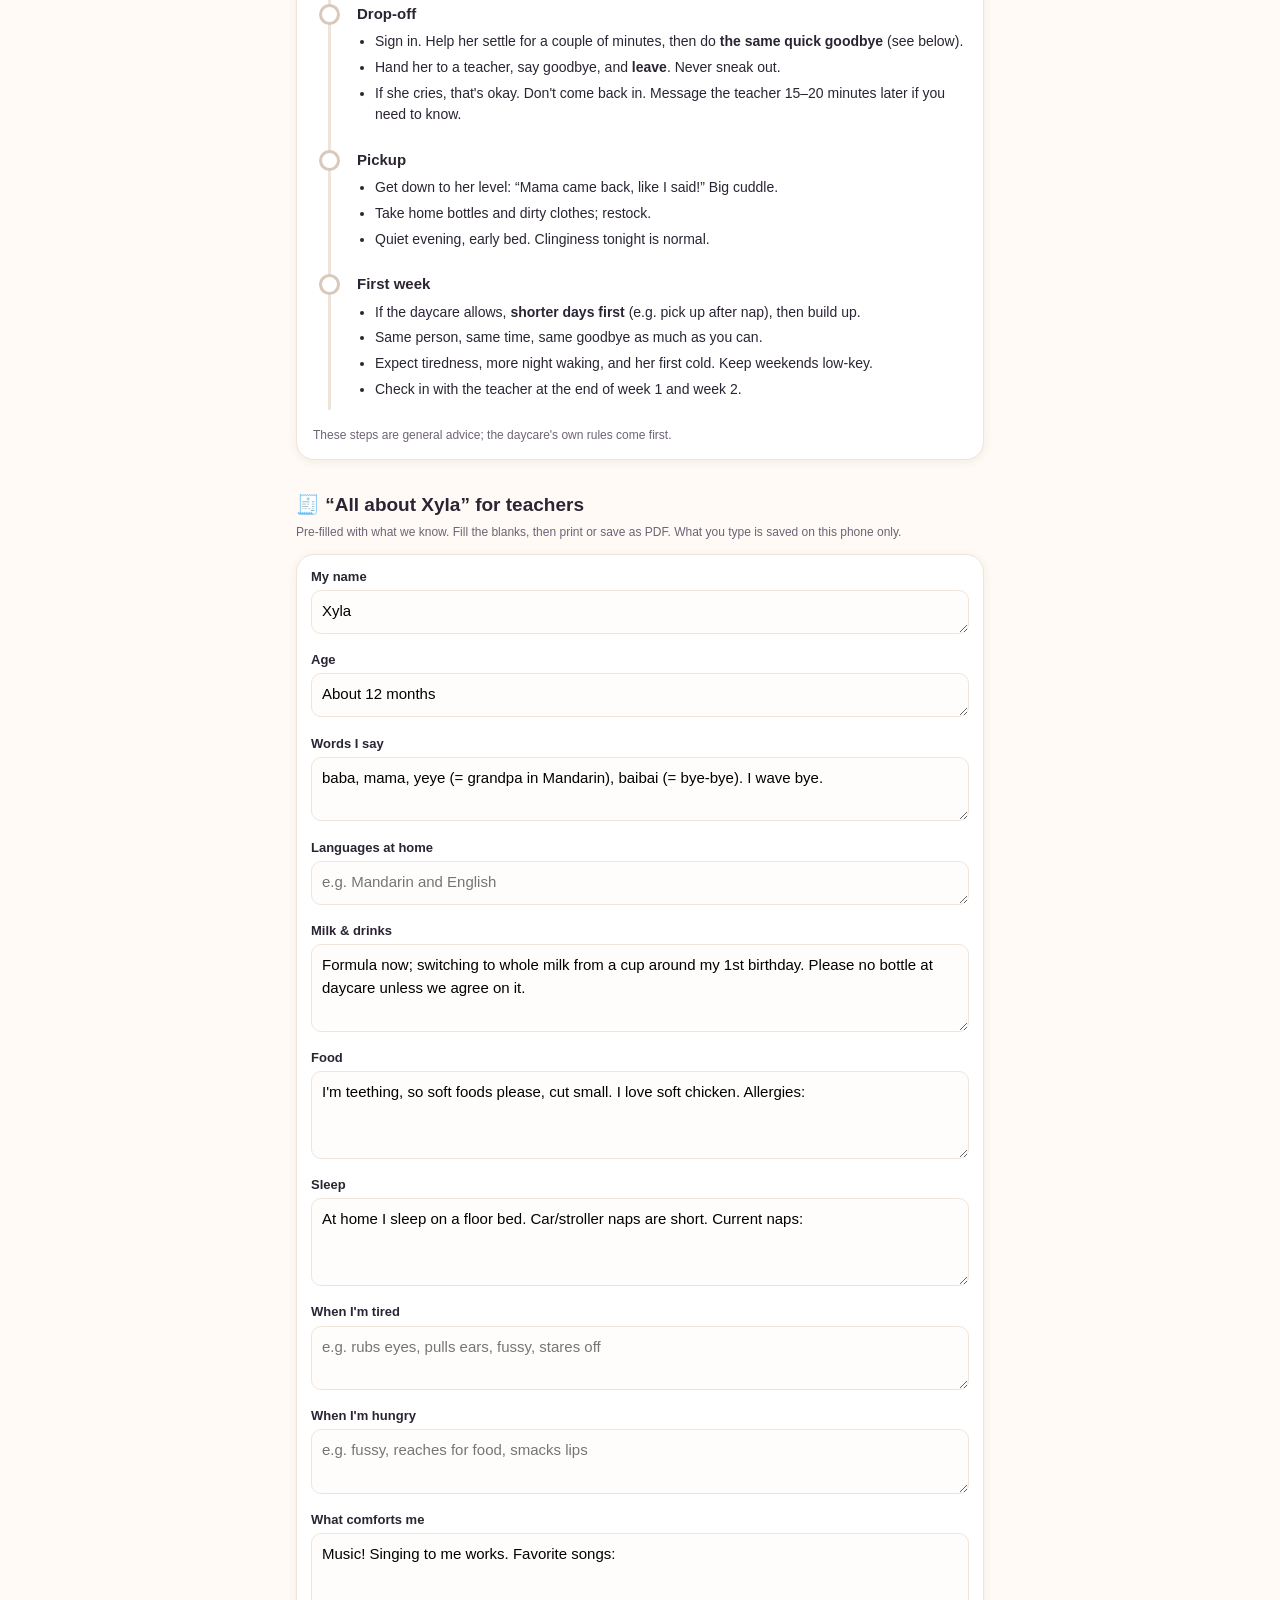
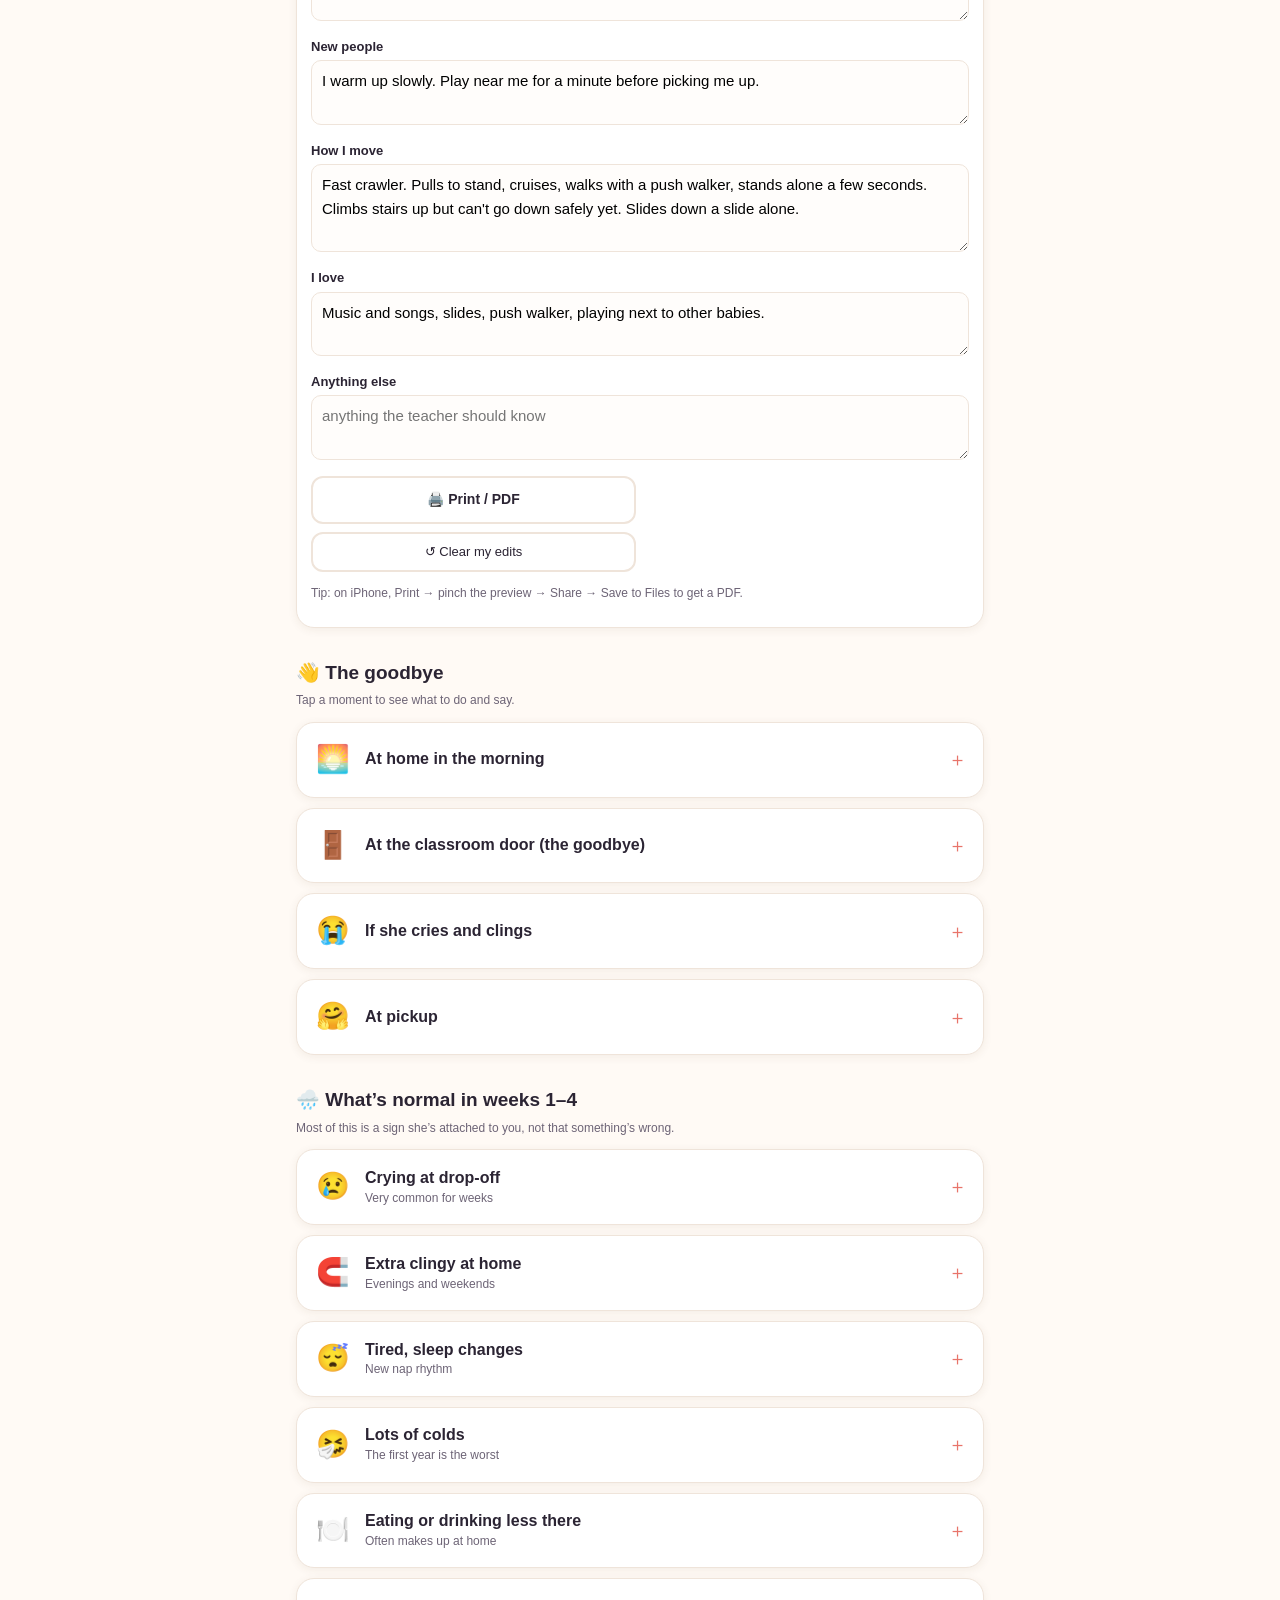
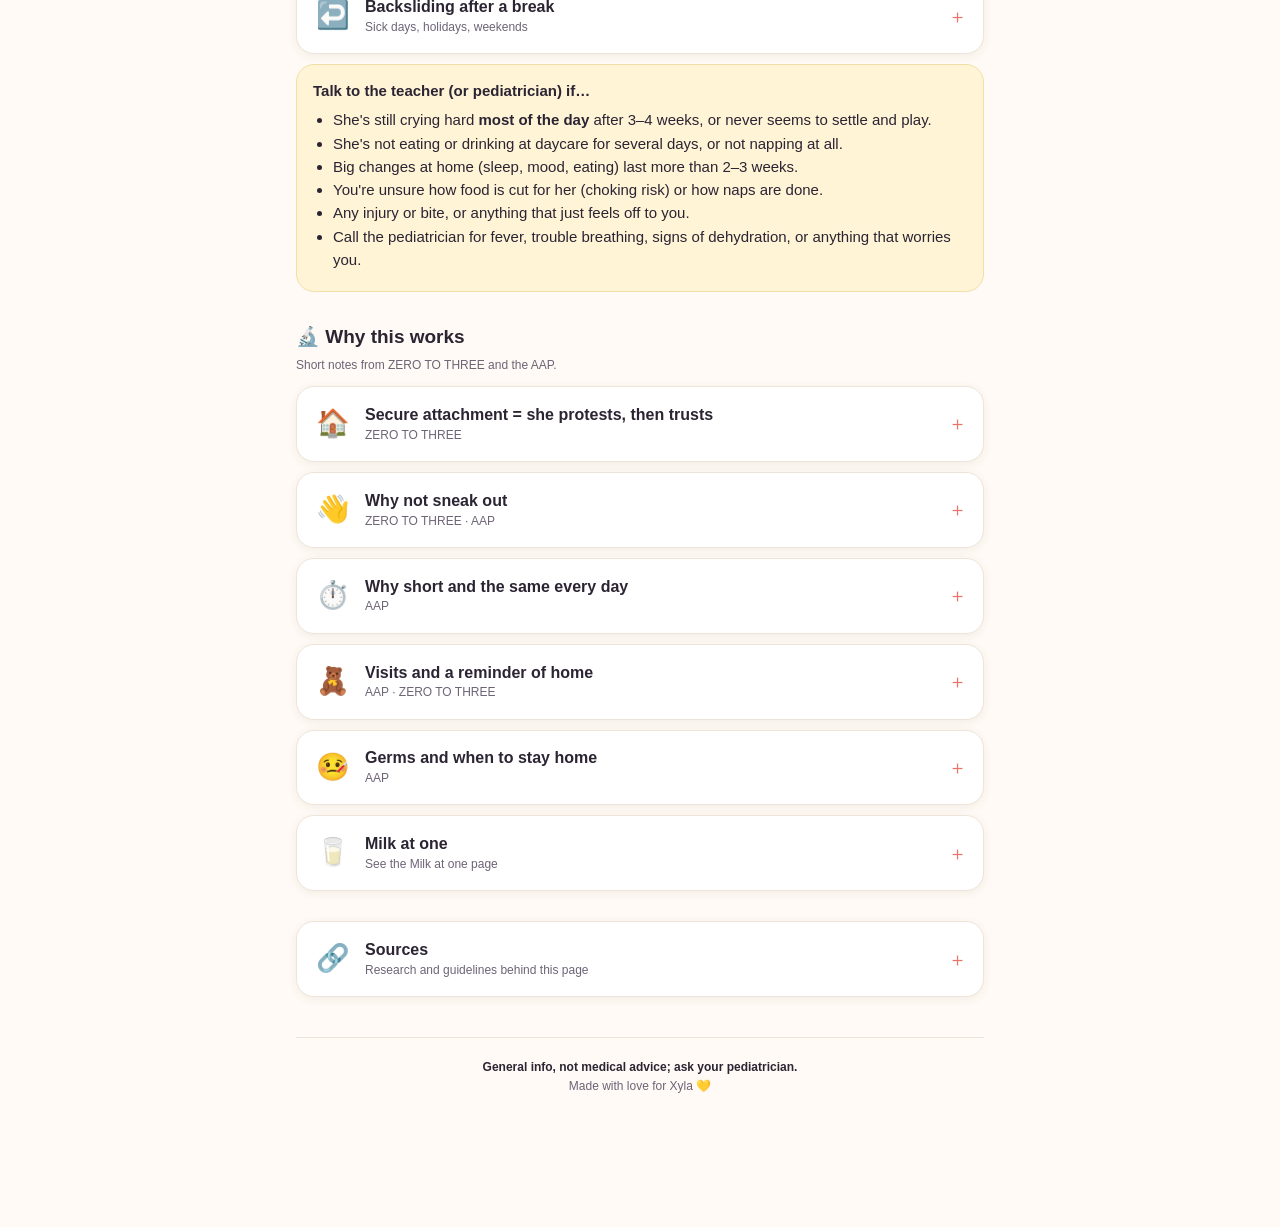
==== commit d472ef00: "Recipes: on-site list and detail pages, bottom tab bar; drop private Drive links; cache bump" ====
--- a/daycare-first-day.html
+++ b/daycare-first-day.html
@@ -7,11 +7,11 @@
 <meta name="theme-color" content="#fffaf5">
 <title>Xyla Weekly</title>
 <link rel="icon" href="data:image/svg+xml,<svg xmlns='http://www.w3.org/2000/svg' viewBox='0 0 100 100'><text y='.9em' font-size='90'>🧸</text></svg>">
-<link rel="stylesheet" href="assets/style.css?v=202611040903">
+<link rel="stylesheet" href="assets/style.css?v=202611210805">
 </head>
 <body data-topic="daycare-first-day">
 <main class="wrap" id="app"><p style="padding:20px">Loading… 加载中…</p></main>
 <noscript><p style="padding:20px">Please turn on JavaScript to see this page. 请打开 JavaScript 以查看此页面。</p></noscript>
-<script src="assets/app.js?v=202611040903" defer></script>
+<script src="assets/app.js?v=202611210805" defer></script>
 </body>
 </html>
--- a/assets/style.css
+++ b/assets/style.css
@@ -212,3 +212,16 @@
 .signimg{margin:8px 0}.signimg img{display:block;width:100%;max-width:360px;height:auto;border-radius:12px;border:1px solid var(--line)}.signimg figcaption{font-size:13px;color:var(--soft);margin-top:4px}
 .mbtn{font:inherit;font-size:12px;border:1px solid var(--line);background:#fff;border-radius:999px;padding:4px 10px;margin-top:6px;cursor:pointer;color:var(--soft)}.mlist summary{cursor:pointer;padding:6px 0}
 .notes{margin:6px 0 2px}.notes-panel{margin-top:6px}.notes textarea{width:100%;box-sizing:border-box;font:inherit;font-size:14px;border:1px solid var(--line);border-radius:10px;padding:8px;margin-top:6px}.notes-who{align-items:center;flex-wrap:wrap;gap:4px}.notes-who .small{margin-right:4px}
+
+/* bottom tab bar (Home / Recipes) */
+body.has-tabbar{padding-bottom:calc(72px + env(safe-area-inset-bottom, 0px))}
+.tabbar{position:fixed;left:0;right:0;bottom:0;z-index:20;display:flex;justify-content:center;gap:6px;background:rgba(255,250,245,.96);backdrop-filter:blur(8px);-webkit-backdrop-filter:blur(8px);border-top:1px solid var(--line);padding:4px 12px calc(6px + env(safe-area-inset-bottom, 0px))}
+.tabbar a{flex:1;max-width:180px;text-decoration:none;color:var(--soft);font-size:11px;font-weight:650;min-height:48px;padding:6px 8px;display:flex;flex-direction:column;align-items:center;justify-content:center;gap:2px;border-radius:12px}
+.tabbar a .ico{font-size:20px;line-height:1}
+.tabbar a[aria-current=page]{color:var(--ink);background:#fff;box-shadow:var(--shadow);border:1px solid var(--line)}
+.recipe-sec{margin:10px 0}
+.recipe-sec h3{margin:0 0 8px;font-size:16px}
+.recipe-sec ul,.recipe-sec ol{margin:0 0 8px;padding-left:22px}
+.recipe-sec li{margin:4px 0}
+.recipe-sec p{margin:8px 0 0}
+.recipe-sec.tips{background:var(--warn);border-color:#f1dfa6}
